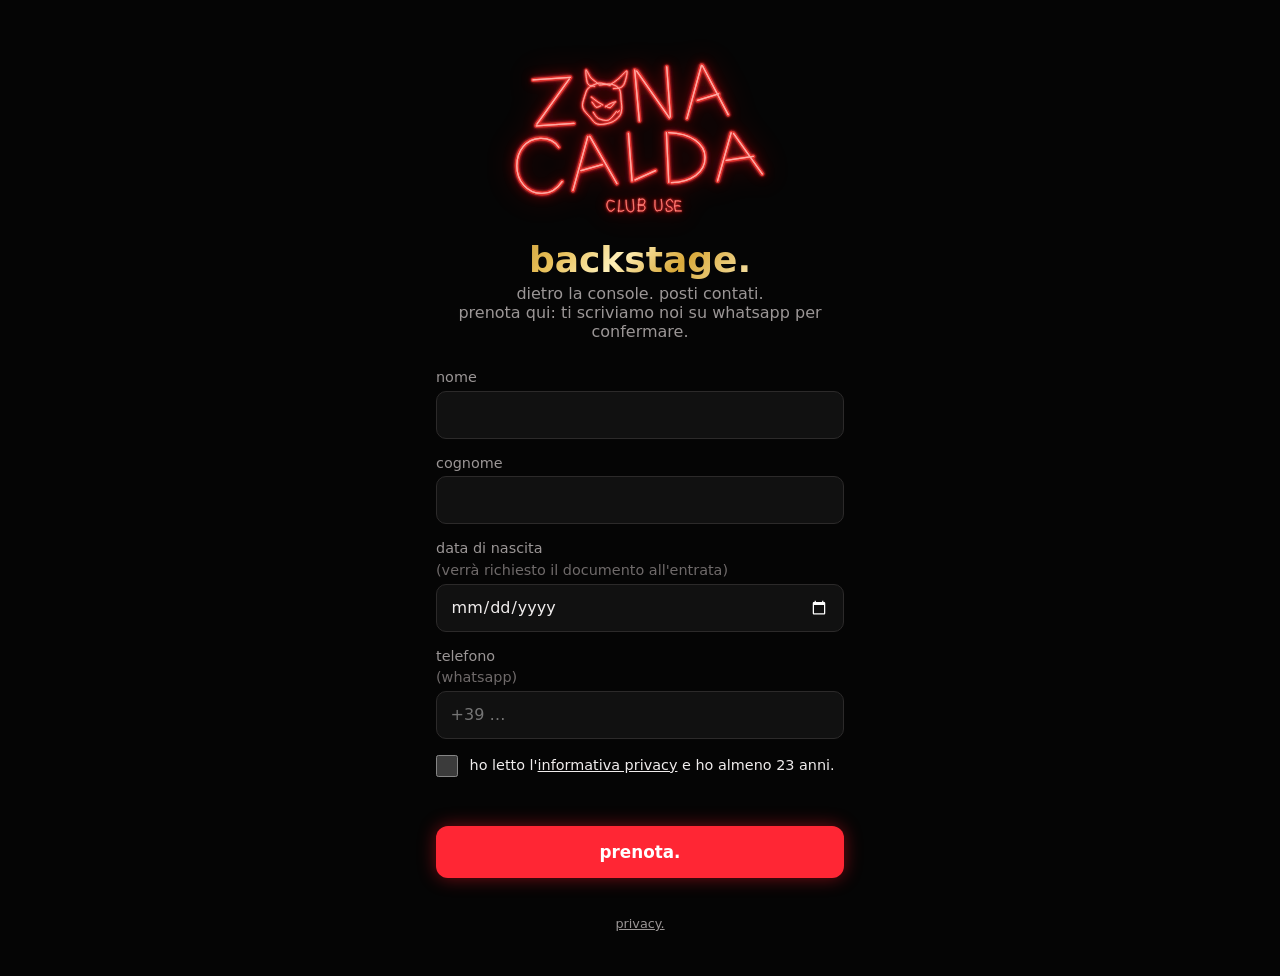
==== backstage/index.html @ caf7b350 ""Nessuna connessione": il sito riprova da solo quando Google risponde con un errore o il foglio è oc" ====
<!doctype html>
<html lang="it">
<head>
<meta charset="utf-8">
<meta name="viewport" content="width=device-width, initial-scale=1, viewport-fit=cover">
<title>Zonacalda — backstage</title>
<meta name="referrer" content="no-referrer">
<meta name="theme-color" content="#050505">
<meta name="color-scheme" content="dark">
<link rel="icon" href="../assets/zonacalda-diavolo-linee.svg" type="image/svg+xml">
<link rel="apple-touch-icon" href="../assets/apple-touch-icon.png">
<meta property="og:title" content="Zonacalda — backstage">
<meta property="og:description" content="dietro la console. posti contati. 😈">
<meta property="og:image" content="https://zonacaldaclubuse.it/assets/og-zonacalda-2.png">
<link rel="stylesheet" href="../style.css?v=20261109">
<link rel="stylesheet" href="../pagine.css?v=20261109">
<style>
  .testa-2righe { padding-top: calc(.75rem + env(safe-area-inset-top)); }
  .testa-2righe a { width: min(78vw, 360px); margin: 0 auto -2.2rem; }
  .pass { text-align: center; }
  .oro { background: linear-gradient(135deg,#a9781c,#e6bd55 30%,#fff0b8 45%,#d9a93a 60%,#fff3c8 85%); -webkit-background-clip: text; background-clip: text; color: transparent; }
  .pass .etichetta { display: inline-block; color: #1a1206; background: linear-gradient(135deg,#c99a2e,#fff0b8 40%,#d9a93a 70%,#e6bd55); border-radius: 999px; padding: .2rem .9rem; font-weight: 700;
                     letter-spacing: .12em; font-size: .85rem; box-shadow: 0 0 16px rgba(240, 190, 80, .5); }
  .pass h2 { font-size: 1.6rem; margin: .75rem 0 0; text-transform: none; }
  .qr { background: #fff; padding: 14px; border-radius: 14px; width: min(78vw, 280px); margin: 1.25rem auto .75rem;
        box-shadow: 0 0 0 3px #d9a93a, 0 0 28px rgba(240, 190, 80, .5); }
  .qr svg { display: block; width: 100%; height: auto; }
  .regole { color: var(--tenue); font-size: .9rem; line-height: 1.5; margin: 1rem 0 0; }
  .foto-pass { display: block; width: min(88vw, 380px); height: auto; margin: 1.25rem auto .5rem; border-radius: 14px;
               box-shadow: 0 0 0 1px #2a2626, 0 10px 40px rgba(0, 0, 0, .6); -webkit-touch-callout: default; }
  .tieni { color: var(--tenue); font-size: .85rem; text-align: center; margin: 0 0 1rem; }
</style>
<script src="../js/api.js?v=20261114" defer></script>
<script src="../vendor/qrcode.js" defer></script>
<script src="../js/pass.js?v=20261112" defer></script>
<script src="backstage.js?v=20261112" defer></script>
<script>if (!/^(localhost|127\.)/.test(location.hostname)) addEventListener('load', function () { var r = (document.referrer || '').split(/[?#]/)[0]; new Image().src = 'https://zonacalda.goatcounter.com/count?p=' + encodeURIComponent(location.pathname) + '&r=' + encodeURIComponent(r) + '&s=' + screen.width + '&rnd=' + Math.random(); });</script>
</head>
<body>
<header class="testa testa-2righe"><a href="../"><img src="../assets/zonacalda-logo-2righe-sito.svg" width="1090" height="770" alt="ZONA CALDA, club use: insegna neon rossa"></a></header>

<main class="pagina">
  <section id="s-modulo">
    <h1 class="oro">backstage.</h1>
    <p class="sotto">dietro la console. posti contati.<br>prenota qui: ti scriviamo noi su whatsapp per confermare.</p>

    <form id="modulo" novalidate>
      <label>nome
        <input type="text" name="nome" autocomplete="given-name" autocapitalize="words" maxlength="60" required>
      </label>
      <label>cognome
        <input type="text" name="cognome" autocomplete="family-name" autocapitalize="words" maxlength="60" required>
      </label>
      <label>data di nascita <span class="facoltativo">(verrà richiesto il documento all'entrata)</span>
        <input type="date" name="nascita" autocomplete="bday" min="1926-01-01" max="2010-12-31" required>
      </label>
      <label>telefono <span class="facoltativo">(whatsapp)</span>
        <input type="tel" name="telefono" autocomplete="tel" inputmode="tel" placeholder="+39 …" maxlength="20" required>
      </label>
      <div class="trappola" aria-hidden="true">
        <label>sito <input type="text" name="sito" tabindex="-1" autocomplete="off"></label>
      </div>
      <label class="spunta"><input type="checkbox" name="informativa" required>
        <span>ho letto l'<a href="../privacy/" target="_blank" rel="noopener">informativa privacy</a> e ho almeno 23 anni.</span>
      </label>
      <p class="errore" id="errore" role="alert"></p>
      <button class="bottone" type="submit" id="invia">prenota.</button>
    </form>
  </section>

  <section class="pass" id="s-pass" hidden aria-live="polite">
    <img class="foto-pass" id="foto" alt="il tuo pass backstage con il QR" hidden>
    <div id="semplice">
      <span class="etichetta">BACKSTAGE</span>
      <h2 id="chi"></h2>
      <div class="qr" id="qr" role="img" aria-label="codice QR del pass backstage"></div>
    </div>
    <p class="tieni" id="tieni" hidden>tieni premuto sulla foto per salvarla.</p>
    <button class="bottone" id="salva" hidden>salva il pass.</button>
    <button class="bottone secondario" id="copia" hidden style="margin-top:.6rem">copia foto.</button>
    <p class="regole">mostralo all'ingresso. vale solo per te.</p>
  </section>

  <div class="esito" id="esito" hidden aria-live="polite">
    <p class="grande" id="esito-titolo"></p>
    <p id="esito-testo"></p>
  </div>

  <p class="nota"><a href="../privacy/">privacy.</a></p>
</main>
</body>
</html>
---- style.css ----
:root {
  --nero: #050505;
  --testo: #f0eded;
  --tenue: #9b9696;   /* contrasto 6.9:1 su --nero */
  --rosso: #ff2634;
}

*, *::before, *::after { box-sizing: border-box; }

html {
  background: var(--nero);
  color: var(--testo);
  -webkit-text-size-adjust: 100%;
  text-size-adjust: 100%;
  -webkit-tap-highlight-color: transparent;
}

body {
  margin: 0;
  min-height: 100vh;
  min-height: 100svh;
  display: flex;
  flex-direction: column;
  font-family: ui-sans-serif, system-ui, -apple-system, "Segoe UI", Roboto, "Helvetica Neue", Arial, sans-serif;
  -webkit-font-smoothing: antialiased;
  /* l'alone del logo sborda dai lati: senza questo il telefono rimpicciolisce la pagina */
  overflow-x: hidden;
  overflow-x: clip;
}

main {
  flex: 1;
  display: flex;
  flex-direction: column;
  align-items: center;
  gap: .9rem;
  padding: calc(clamp(2rem, 12svh, 7rem) + env(safe-area-inset-top)) max(16px, env(safe-area-inset-right)) 0 max(16px, env(safe-area-inset-left));
  text-align: center;
}

/* ---------- logo neon ---------- */
.insegna { margin: 0 0 1rem; width: 100%; display: flex; justify-content: center; }
.logo {
  display: block;
  width: min(100vw, 800px, 120svh);   /* a tutta larghezza sul telefono */
  height: auto;
  margin-inline: calc((min(100vw, 800px, 120svh) - 100%) / -2);
  overflow: visible;
}
.tube.ly .k-s { stroke-width: 8.85; }   /* 7.7 × 1.15 */
.tube.ly .k-v { stroke-width: 20.24; }  /* 4.4 × 1.15, in scala .25 */
.tube.ly .k-u { stroke-width: 13.23; }  /* 2.9 × 1.15, in scala .25 */
.core.ly .k-s { stroke-width: 3.23; }   /* 7.7 × .42 */
.core.ly .k-v { stroke-width: 7.39; }
.core.ly .k-u { stroke-width: 4.87; }

.accendi .logo .g, .accendi .codice .g { opacity: 0; }
.accendi .logo .g-o { stroke-dasharray: 1; stroke-dashoffset: 1; }

/* ---------- testi ---------- */
.frase {
  margin: 0;
  font-size: clamp(1.75rem, 7vw, 2.75rem);
  font-weight: 600;
  letter-spacing: -.01em;
}
.quando {
  margin: 0;
  color: var(--tenue);
  font-size: 1rem;
  font-variant-numeric: tabular-nums;
  display: flex;
  flex-direction: column;
  gap: .25rem;
}

.sala { margin: 1.5rem 0 0; width: min(100%, 720px); }
.sala img { display: block; width: 100%; height: auto; filter: grayscale(1) contrast(1.05) brightness(.8); }

.ig {
  margin-top: 1.25rem;
  color: var(--testo);
  font-size: 1.05rem;
  text-decoration: none;
  border-bottom: 1px solid currentColor;
  min-height: 44px;          /* area di tocco comoda col pollice */
  display: inline-flex;
  align-items: flex-end;
  padding: 0 .5rem .15rem;
}
.ig:hover, .ig:focus-visible { color: var(--rosso); }
.luogo { color: var(--testo); text-decoration: none; border-bottom: 1px solid #4a4545; padding: .35rem 0 .1rem; }
.luogo:hover, .luogo:focus-visible { color: var(--rosso); border-color: currentColor; }
:focus-visible { outline: 2px solid var(--rosso); outline-offset: 4px; }

footer {
  padding: 1rem 16px calc(1rem + env(safe-area-inset-bottom));
  text-align: center;
  color: var(--tenue);
  font-size: .85rem;
}
/* 00053 a metà tra instagram e 23+ */
.firma {
  flex: 1;
  display: flex;
  align-items: center;
  min-height: 4.5rem;
  margin: 0;
}
.codice {
  --w: min(24vw, 135px);        /* su telefono: stessa scala delle lettere del logo */
  display: block;
  width: var(--w);
  height: auto;
  margin-block: calc(var(--w) * -.14);   /* l'alone non occupa spazio */
  overflow: visible;
  transform: rotate(-5deg);
}
.sr-only {
  position: absolute; width: 1px; height: 1px; padding: 0; margin: -1px;
  overflow: hidden; clip: rect(0 0 0 0); white-space: nowrap; border: 0;
}

/* telefono in orizzontale: logo più contenuto, il resto scorre con calma */
@media (orientation: landscape) and (max-height: 520px) {
  main { padding-top: max(1.25rem, env(safe-area-inset-top)); gap: .6rem; }
  .logo { width: min(100vw, 120svh); margin-block: -4svh; margin-inline: calc((min(100vw, 120svh) - 100%) / -2); }
  .codice { --w: min(36vw, 220px); }
  .firma { min-height: 7rem; }
}

/* ---------- home: logo nuovo, invito, luogo ---------- */
.insegna2 { margin: 0 0 .25rem; width: 100%; display: flex; justify-content: center; }
.insegna2 img { display: block; width: min(77vw, 437px); height: auto; margin: calc(min(77vw, 437px) * -.06) 0 calc(min(77vw, 437px) * -.1); }
@media (prefers-reduced-motion: no-preference) {
  .insegna2 img { animation: sfarfalla 1.6s steps(1, end) .2s both; }
}
@keyframes sfarfalla {
  0% { opacity: 0; } 8% { opacity: .7; } 12% { opacity: .1; } 20% { opacity: .9; } 26% { opacity: .2; }
  34% { opacity: 1; } 40% { opacity: .4; } 48%, 100% { opacity: 1; }
}
.frase { font-size: clamp(1.35rem, 5.6vw, 2.1rem); }
.invito {
  display: inline-flex; align-items: center; justify-content: center; min-height: 54px; padding: .8rem 1.8rem; margin-top: .6rem;
  font-weight: 700; font-size: 1.1rem; color: #fff; background: var(--rosso); border-radius: 12px; text-decoration: none;
  box-shadow: 0 0 22px rgba(255, 20, 36, .5);
}
.invito:hover, .invito:focus-visible { background: #ff4651; }
.dove { display: block; color: var(--testo); text-decoration: none; font-size: .48rem; line-height: 1.5; margin-bottom: .6rem; }
.dove:hover, .dove:focus-visible { color: var(--rosso); }
.tel { display: inline-block; color: var(--tenue); text-decoration: none; font-size: .8rem; line-height: 1.4; margin-bottom: .8rem; }
.tel span { color: var(--testo); font-size: 1rem; letter-spacing: .06em; }
.tel:hover span, .tel:focus-visible span { color: var(--rosso); }
footer p { margin: 0; }

.ig-piede { display: inline-block; min-height: 0; margin: 0 0 .9rem; padding: .3rem 0 .1rem; font-size: .95rem; }
.frase { line-height: 1.2; }
---- pagine.css ----
/* stile comune delle pagine interne (lista, invito, porta, privacy) */
.testa { display: flex; justify-content: center; padding: calc(.5rem + env(safe-area-inset-top)) 0 0; }
.testa a { display: block; width: min(100vw, 520px); margin-inline: calc((min(100vw, 520px) - 100%) / -2); }
.testa img { display: block; width: 100%; height: auto; }

.pagina { max-width: 440px; width: 100%; margin: 0 auto; padding: 0 max(16px, env(safe-area-inset-left)) 2rem; text-align: left; }
.pagina h1 { font-size: clamp(1.75rem, 7vw, 2.25rem); margin: .5rem 0 .25rem; text-align: center; }
.sotto { color: var(--tenue); text-align: center; margin: 0 0 1.75rem; }

form { display: grid; gap: 1rem; }
label { display: grid; gap: .35rem; font-size: .9rem; color: var(--tenue); }
input[type=text], input[type=email], input[type=tel], input[type=date], input[type=password], input[type=search] {
  width: 100%; min-height: 48px; padding: .7rem .85rem;
  font: inherit; font-size: 16px;                      /* 16px: iPhone non fa lo zoom */
  color: var(--testo); background: #111; border: 1px solid #2c2a2a; border-radius: 10px;
  -webkit-appearance: none; appearance: none; color-scheme: dark;
}
input:focus { outline: none; border-color: var(--rosso); box-shadow: 0 0 0 3px rgba(255, 38, 52, .25); }
input[aria-invalid=true] { border-color: var(--rosso); }
.facoltativo { color: #6f6a6a; }
.spunta { display: grid; grid-template-columns: 24px 1fr; gap: .6rem; align-items: start; color: var(--testo); font-size: .9rem; line-height: 1.4; }
.spunta input { width: 22px; height: 22px; margin: 0; accent-color: var(--rosso); }
.spunta a { color: var(--testo); }
.trappola { position: absolute; left: -9999px; width: 1px; height: 1px; overflow: hidden; }

.bottone {
  display: inline-flex; align-items: center; justify-content: center; gap: .5rem;
  min-height: 52px; width: 100%; padding: .8rem 1rem;
  font: inherit; font-weight: 600; font-size: 1.05rem;
  color: #fff; background: var(--rosso); border: 0; border-radius: 12px; cursor: pointer;
  box-shadow: 0 0 18px rgba(255, 20, 36, .45);
  text-decoration: none;
}
.bottone:disabled { opacity: .55; cursor: wait; }
.bottone.secondario { background: transparent; color: var(--testo); border: 1px solid #3a3737; box-shadow: none; }
.errore { color: #ff6b75; font-size: .9rem; min-height: 1.2em; margin: 0; }

.esito { text-align: center; padding: 2rem 0 1rem; }
.esito p.grande { font-size: clamp(1.5rem, 6vw, 2rem); font-weight: 600; margin: 0 0 .5rem; color: var(--testo); }
.esito p { color: var(--tenue); margin: .25rem 0; }
.nota { color: var(--tenue); font-size: .8rem; text-align: center; margin-top: 1.5rem; }
.nota a { color: var(--tenue); }
[hidden] { display: none !important; }
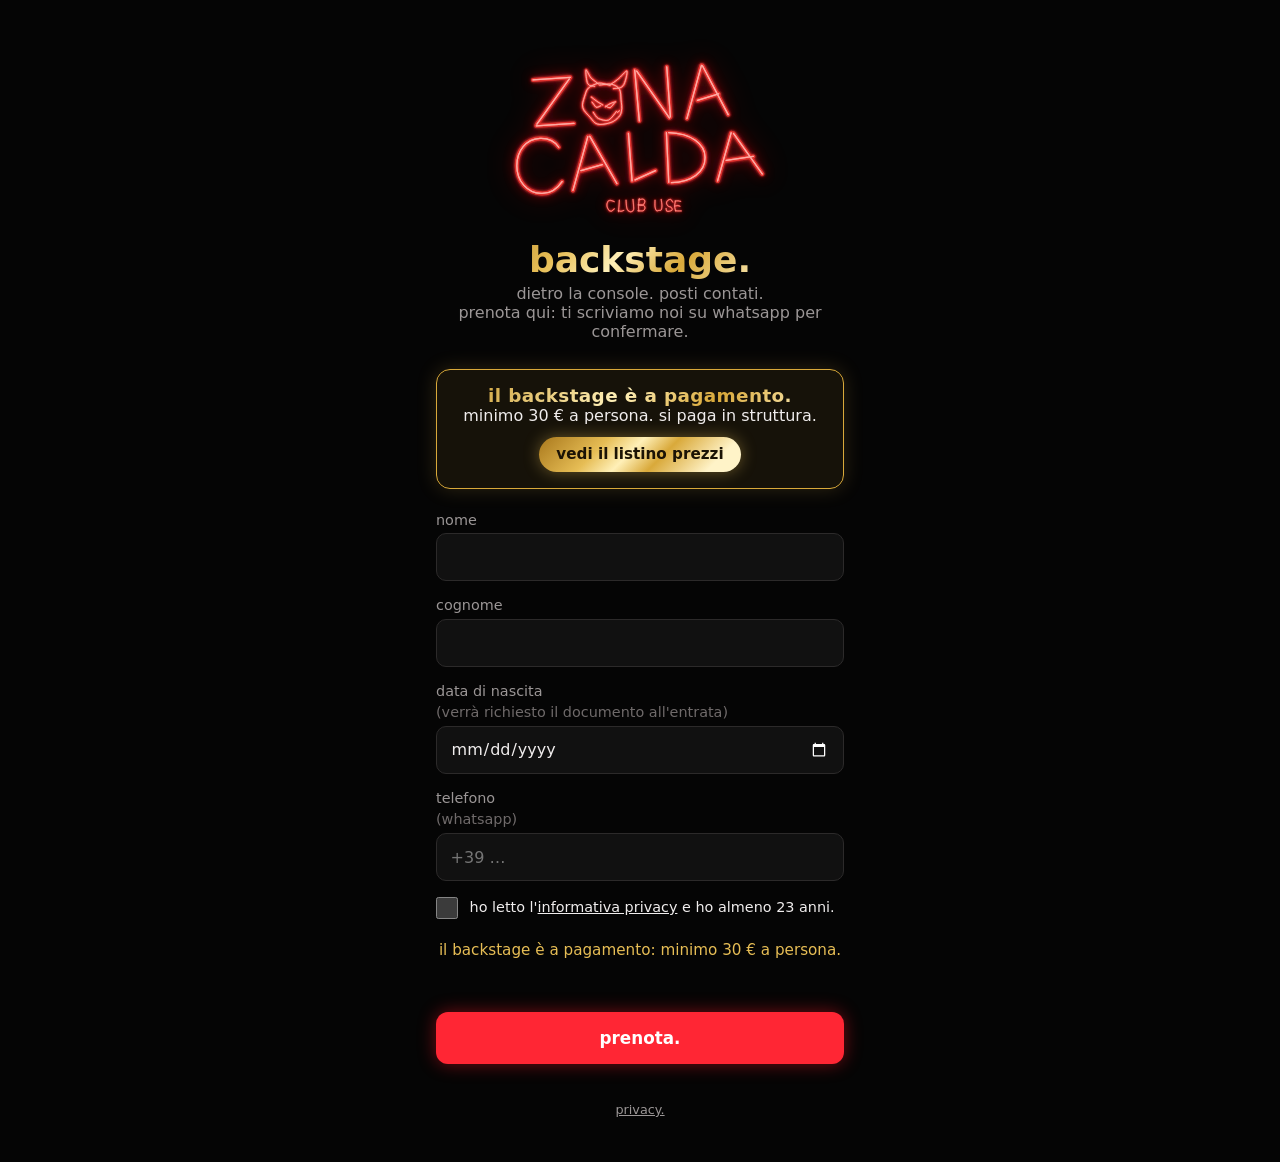
==== commit 8f0c7b9d: "Backstage: a pagamento (minimo 30 € a persona), pulsante per il listino prezzi, avviso nel modulo e " ====
--- a/backstage/index.html
+++ b/backstage/index.html
@@ -29,11 +29,23 @@
   .foto-pass { display: block; width: min(88vw, 380px); height: auto; margin: 1.25rem auto .5rem; border-radius: 14px;
                box-shadow: 0 0 0 1px #2a2626, 0 10px 40px rgba(0, 0, 0, .6); -webkit-touch-callout: default; }
   .tieni { color: var(--tenue); font-size: .85rem; text-align: center; margin: 0 0 1rem; }
+  .paga { margin: 1.1rem auto 1.4rem; padding: .9rem 1rem 1rem; max-width: 26rem; text-align: center; border: 1px solid #d9a93a; border-radius: 14px;
+          background: rgba(217, 169, 58, .08); box-shadow: 0 0 20px rgba(240, 190, 80, .18); }
+  .paga p { margin: 0; }
+  .paga-t { font-weight: 700; font-size: 1.15rem; letter-spacing: .02em; background: linear-gradient(135deg,#c99a2e,#fff0b8 45%,#d9a93a 70%,#fff3c8); -webkit-background-clip: text; background-clip: text; color: transparent; }
+  .paga-p { color: var(--testo); font-size: 1rem; margin-top: .25rem; }
+  .listino { display: inline-block; margin-top: .75rem; padding: .55rem 1.1rem; border-radius: 999px; font-weight: 600; font-size: .95rem; text-decoration: none; color: #1b1305;
+             background: linear-gradient(135deg,#a9781c,#e6bd55 30%,#fff0b8 45%,#d9a93a 60%,#fff3c8 85%); box-shadow: 0 0 16px rgba(230, 189, 85, .4); }
+  .avviso-paga { margin: .4rem 0 .2rem; text-align: center; color: #e6bd55; font-size: .95rem; }
+  dialog#listino { padding: 0; border: 0; background: #050505; color: #fff; width: min(96vw, 560px); max-height: 94vh; border-radius: 14px; overflow: auto; }
+  dialog#listino::backdrop { background: rgba(0, 0, 0, .85); }
+  dialog#listino img { display: block; width: 100%; height: auto; }
+  dialog#listino .chiudi { position: sticky; top: 0; float: right; margin: .5rem; padding: .45rem .9rem; border: 1px solid #5a4a22; border-radius: 999px; background: rgba(5, 5, 5, .9); color: #fff; font-size: .9rem; cursor: pointer; z-index: 2; }
 </style>
-<script src="../js/api.js?v=20261114" defer></script>
+<script src="../js/api.js?v=20261115" defer></script>
 <script src="../vendor/qrcode.js" defer></script>
-<script src="../js/pass.js?v=20261112" defer></script>
-<script src="backstage.js?v=20261112" defer></script>
+<script src="../js/pass.js?v=20261118" defer></script>
+<script src="backstage.js?v=20261124" defer></script>
 <script>if (!/^(localhost|127\.)/.test(location.hostname)) addEventListener('load', function () { var r = (document.referrer || '').split(/[?#]/)[0]; new Image().src = 'https://zonacalda.goatcounter.com/count?p=' + encodeURIComponent(location.pathname) + '&r=' + encodeURIComponent(r) + '&s=' + screen.width + '&rnd=' + Math.random(); });</script>
 </head>
 <body>
@@ -43,6 +55,17 @@
   <section id="s-modulo">
     <h1 class="oro">backstage.</h1>
     <p class="sotto">dietro la console. posti contati.<br>prenota qui: ti scriviamo noi su whatsapp per confermare.</p>
+
+    <div class="paga" role="note">
+      <p class="paga-t">il backstage è a pagamento.</p>
+      <p class="paga-p">minimo 30 € a persona. si paga in struttura.</p>
+      <a class="listino" id="listino-apri" href="../assets/listino-bottiglie.jpg" target="_blank" rel="noopener">vedi il listino prezzi</a>
+    </div>
+
+    <dialog id="listino" aria-label="listino bottiglie">
+      <form method="dialog"><button class="chiudi" aria-label="chiudi">chiudi ✕</button></form>
+      <img src="../assets/listino-bottiglie.jpg" alt="listino bottiglie: distillati e bollicine, con i prezzi" loading="lazy">
+    </dialog>
 
     <form id="modulo" novalidate>
       <label>nome
@@ -63,6 +86,7 @@
       <label class="spunta"><input type="checkbox" name="informativa" required>
         <span>ho letto l'<a href="../privacy/" target="_blank" rel="noopener">informativa privacy</a> e ho almeno 23 anni.</span>
       </label>
+      <p class="avviso-paga">il backstage è a pagamento: minimo 30 € a persona.</p>
       <p class="errore" id="errore" role="alert"></p>
       <button class="bottone" type="submit" id="invia">prenota.</button>
     </form>
--- a/style.css
+++ b/style.css
@@ -131,7 +131,7 @@
 
 /* ---------- home: logo nuovo, invito, luogo ---------- */
 .insegna2 { margin: 0 0 .25rem; width: 100%; display: flex; justify-content: center; }
-.insegna2 img { display: block; width: min(77vw, 437px); height: auto; margin: calc(min(77vw, 437px) * -.06) 0 calc(min(77vw, 437px) * -.1); }
+.insegna2 img { display: block; width: min(77vw, 437px); height: auto; margin: calc(min(77vw, 437px) * -.06) 0 calc(min(77vw, 437px) * -.1); position: relative; left: calc(min(77vw, 437px) * .012); }   /* il disegno pesa un po' a sinistra: lo sposto di un soffio per centrarlo all'occhio */
 @media (prefers-reduced-motion: no-preference) {
   .insegna2 img { animation: sfarfalla 1.6s steps(1, end) .2s both; }
 }
@@ -155,3 +155,27 @@
 
 .ig-piede { display: inline-block; min-height: 0; margin: 0 0 .9rem; padding: .3rem 0 .1rem; font-size: .95rem; }
 .frase { line-height: 1.2; }
+
+/* ---------- prossima serata: data segreta ---------- */
+.prossima { font-size: 1.15rem; color: var(--testo); }
+.prossima .indizio { color: var(--tenue); font-size: .9rem; font-style: italic; }
+.segreto { font-weight: 700; color: var(--rosso); letter-spacing: .08em; text-shadow: 0 0 10px rgba(255, 20, 36, .8), 0 0 24px rgba(255, 20, 36, .45); }
+@media (prefers-reduced-motion: no-preference) {
+  .segreto { animation: segreto 4.2s steps(1, end) infinite; }
+}
+@keyframes segreto {
+  0%, 62% { opacity: 1; } 64% { opacity: .15; } 66% { opacity: .9; } 68% { opacity: .05; } 72%, 100% { opacity: 1; }
+}
+.invito.spento { background: transparent; color: var(--testo); border: 1px solid var(--rosso); box-shadow: 0 0 14px rgba(255, 20, 36, .25); font-weight: 600; }
+.invito.spento:hover, .invito.spento:focus-visible { background: rgba(255, 20, 36, .12); }
+
+/* ---------- font Orbitron extra-bold (Google Fonts, licenza OFL): solo il nome dello special guest ---------- */
+@font-face { font-family: 'Orbitron'; src: url(assets/font/orbitron-800.woff2) format('woff2'); font-weight: 800; font-display: swap; }
+.ospite { margin: .1rem 0 1.5rem; color: var(--tenue); font-size: .85rem; letter-spacing: .14em; text-transform: uppercase; }
+.ospite b { display: block; margin-top: .35rem; font-family: 'Orbitron', 'Inter', sans-serif; font-weight: 800; font-size: 1.5rem; letter-spacing: .1em; color: #fff; text-shadow: 0 0 8px rgba(255, 255, 255, .3), 0 0 22px rgba(255, 20, 36, .5); }
+
+/* ---------- pulsanti: invito (rosso) e backstage (oro) ---------- */
+.azioni { display: flex; flex-direction: column; align-items: stretch; width: fit-content; max-width: 92vw; margin: 0 auto; gap: .8rem; }
+.azioni .invito { margin-top: 0; white-space: nowrap; }
+.invito.oro { color: #1b1305; background: linear-gradient(135deg, #a9781c, #e6bd55 30%, #fff0b8 45%, #d9a93a 60%, #fff3c8 85%); box-shadow: 0 0 22px rgba(230, 189, 85, .45); }
+.invito.oro:hover, .invito.oro:focus-visible { background: linear-gradient(135deg, #b8862a, #f0c96a 30%, #fff6cf 45%, #e6b94a 60%, #fff8dc 85%); }
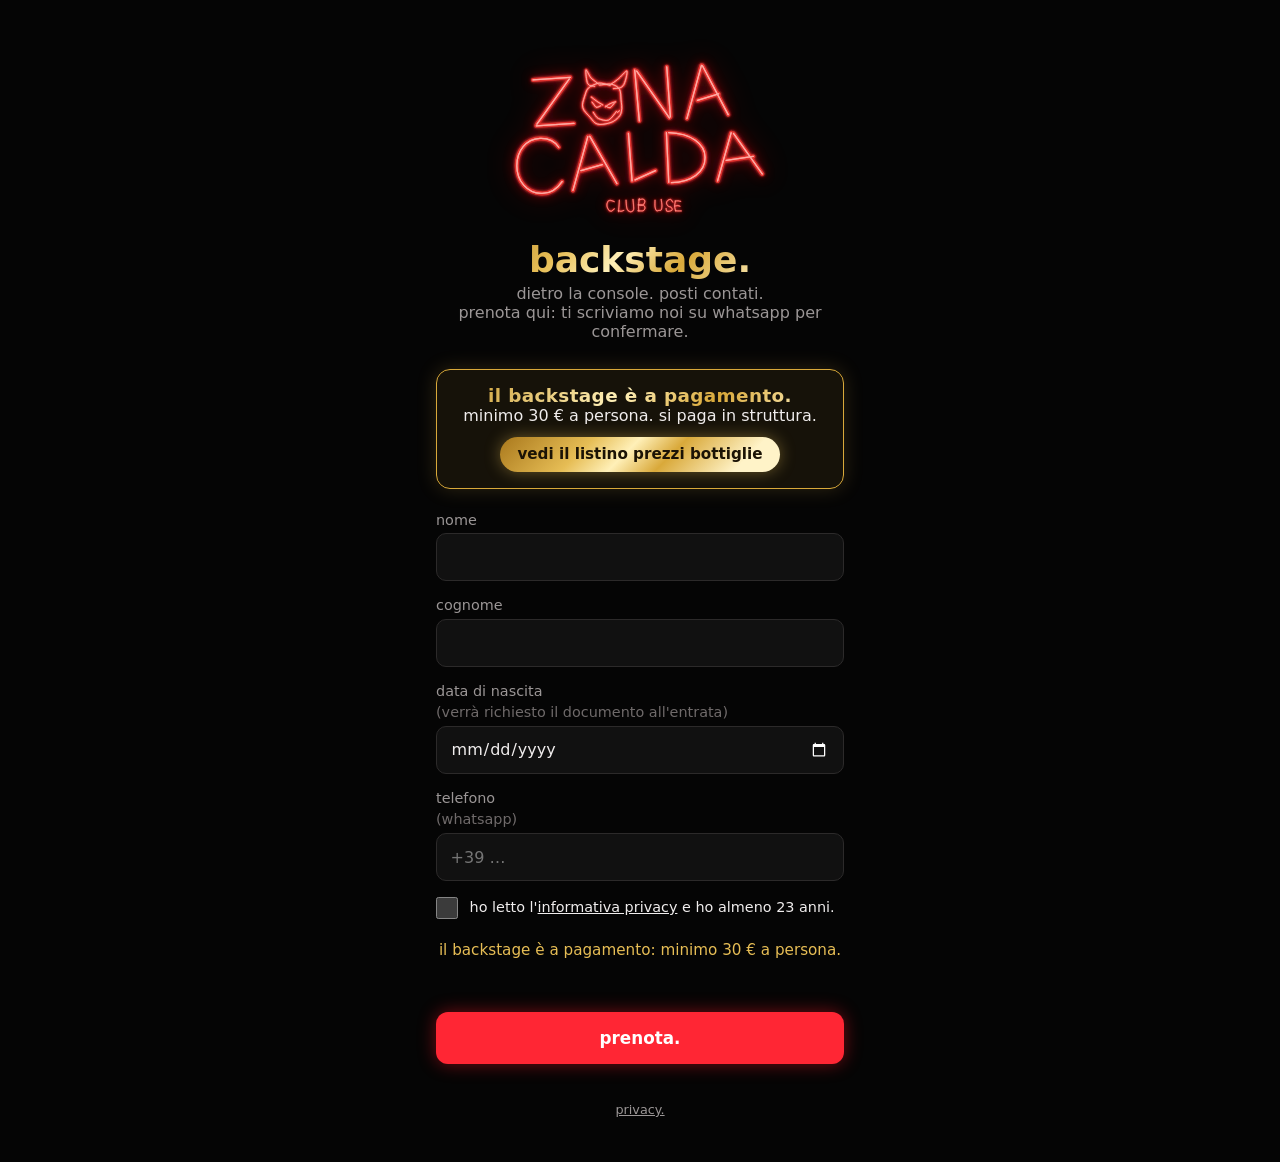
==== commit 6c0d6237: "Backstage: pulsante 'vedi il listino prezzi bottiglie' Co-Authored-By: Claude Sonnet 5.5 <noreply@an" ====
--- a/backstage/index.html
+++ b/backstage/index.html
@@ -45,7 +45,7 @@
 <script src="../js/api.js?v=20261115" defer></script>
 <script src="../vendor/qrcode.js" defer></script>
 <script src="../js/pass.js?v=20261118" defer></script>
-<script src="backstage.js?v=20261124" defer></script>
+<script src="backstage.js?v=20261124b" defer></script>
 <script>if (!/^(localhost|127\.)/.test(location.hostname)) addEventListener('load', function () { var r = (document.referrer || '').split(/[?#]/)[0]; new Image().src = 'https://zonacalda.goatcounter.com/count?p=' + encodeURIComponent(location.pathname) + '&r=' + encodeURIComponent(r) + '&s=' + screen.width + '&rnd=' + Math.random(); });</script>
 </head>
 <body>
@@ -59,7 +59,7 @@
     <div class="paga" role="note">
       <p class="paga-t">il backstage è a pagamento.</p>
       <p class="paga-p">minimo 30 € a persona. si paga in struttura.</p>
-      <a class="listino" id="listino-apri" href="../assets/listino-bottiglie.jpg" target="_blank" rel="noopener">vedi il listino prezzi</a>
+      <a class="listino" id="listino-apri" href="../assets/listino-bottiglie.jpg" target="_blank" rel="noopener">vedi il listino prezzi bottiglie</a>
     </div>
 
     <dialog id="listino" aria-label="listino bottiglie">
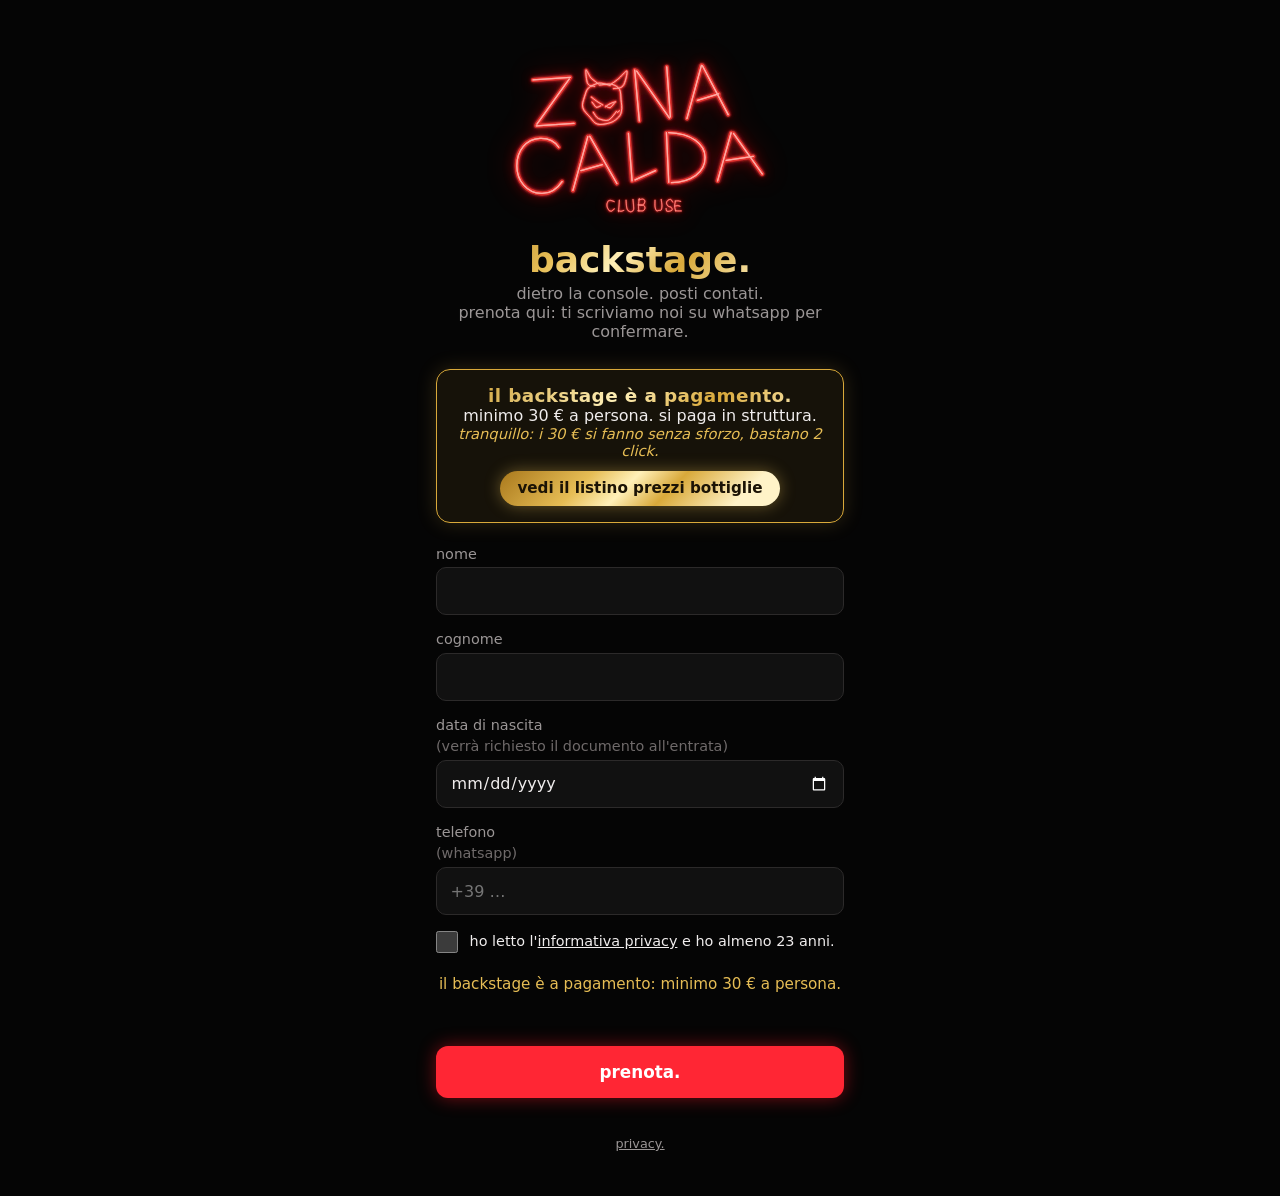
==== commit 9a53afe8: "Backstage: 'i 30 € si fanno senza sforzo, bastano 2 click' Co-Authored-By: Claude Sonnet 5.5 <norepl" ====
--- a/backstage/index.html
+++ b/backstage/index.html
@@ -34,6 +34,7 @@
   .paga p { margin: 0; }
   .paga-t { font-weight: 700; font-size: 1.15rem; letter-spacing: .02em; background: linear-gradient(135deg,#c99a2e,#fff0b8 45%,#d9a93a 70%,#fff3c8); -webkit-background-clip: text; background-clip: text; color: transparent; }
   .paga-p { color: var(--testo); font-size: 1rem; margin-top: .25rem; }
+  .paga-s { color: #e6bd55; font-size: .92rem; margin-top: .3rem; font-style: italic; }
   .listino { display: inline-block; margin-top: .75rem; padding: .55rem 1.1rem; border-radius: 999px; font-weight: 600; font-size: .95rem; text-decoration: none; color: #1b1305;
              background: linear-gradient(135deg,#a9781c,#e6bd55 30%,#fff0b8 45%,#d9a93a 60%,#fff3c8 85%); box-shadow: 0 0 16px rgba(230, 189, 85, .4); }
   .avviso-paga { margin: .4rem 0 .2rem; text-align: center; color: #e6bd55; font-size: .95rem; }
@@ -45,7 +46,7 @@
 <script src="../js/api.js?v=20261115" defer></script>
 <script src="../vendor/qrcode.js" defer></script>
 <script src="../js/pass.js?v=20261118" defer></script>
-<script src="backstage.js?v=20261124b" defer></script>
+<script src="backstage.js?v=20261124c" defer></script>
 <script>if (!/^(localhost|127\.)/.test(location.hostname)) addEventListener('load', function () { var r = (document.referrer || '').split(/[?#]/)[0]; new Image().src = 'https://zonacalda.goatcounter.com/count?p=' + encodeURIComponent(location.pathname) + '&r=' + encodeURIComponent(r) + '&s=' + screen.width + '&rnd=' + Math.random(); });</script>
 </head>
 <body>
@@ -59,6 +60,7 @@
     <div class="paga" role="note">
       <p class="paga-t">il backstage è a pagamento.</p>
       <p class="paga-p">minimo 30 € a persona. si paga in struttura.</p>
+      <p class="paga-s">tranquillo: i 30 € si fanno senza sforzo, bastano 2 click.</p>
       <a class="listino" id="listino-apri" href="../assets/listino-bottiglie.jpg" target="_blank" rel="noopener">vedi il listino prezzi bottiglie</a>
     </div>
 
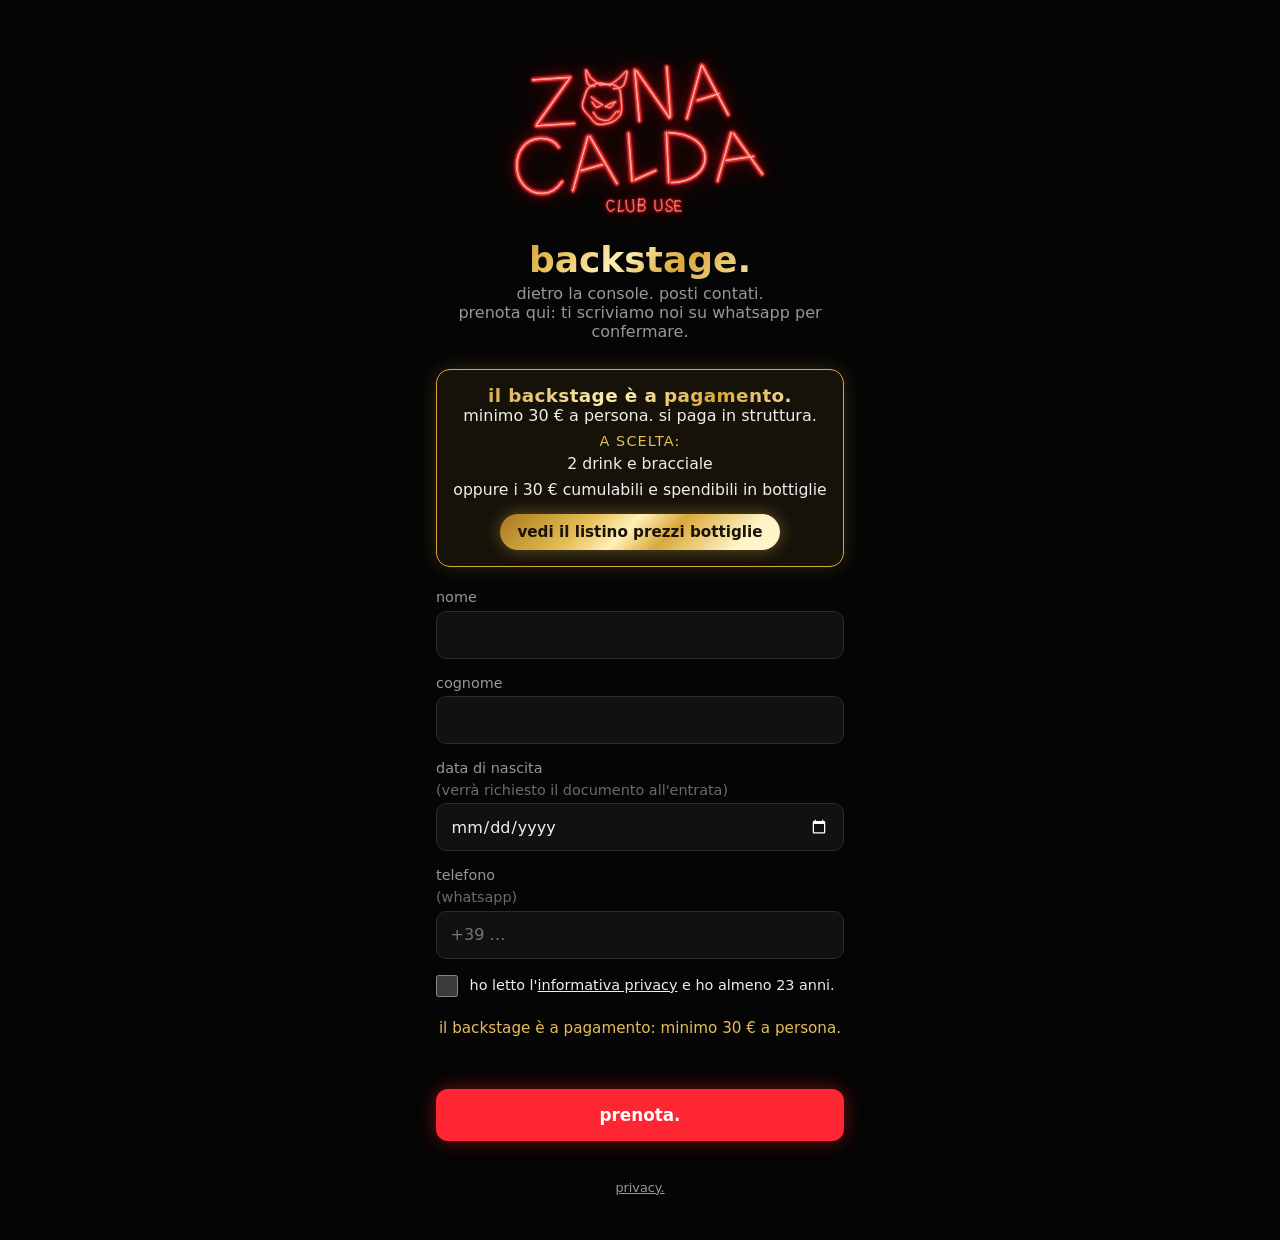
==== commit 82c41a1f: "Backstage: a scelta 2 drink e bracciale, oppure 30 € cumulabili e spendibili in bottiglie Co-Authore" ====
--- a/backstage/index.html
+++ b/backstage/index.html
@@ -34,7 +34,9 @@
   .paga p { margin: 0; }
   .paga-t { font-weight: 700; font-size: 1.15rem; letter-spacing: .02em; background: linear-gradient(135deg,#c99a2e,#fff0b8 45%,#d9a93a 70%,#fff3c8); -webkit-background-clip: text; background-clip: text; color: transparent; }
   .paga-p { color: var(--testo); font-size: 1rem; margin-top: .25rem; }
-  .paga-s { color: #e6bd55; font-size: .92rem; margin-top: .3rem; font-style: italic; }
+  .paga-a { color: #e6bd55; font-size: .9rem; margin-top: .55rem !important; letter-spacing: .08em; text-transform: uppercase; }
+  .paga-l { list-style: none; margin: .25rem 0 0; padding: 0; color: var(--testo); font-size: .98rem; line-height: 1.45; }
+  .paga-l li { margin-top: .2rem; }
   .listino { display: inline-block; margin-top: .75rem; padding: .55rem 1.1rem; border-radius: 999px; font-weight: 600; font-size: .95rem; text-decoration: none; color: #1b1305;
              background: linear-gradient(135deg,#a9781c,#e6bd55 30%,#fff0b8 45%,#d9a93a 60%,#fff3c8 85%); box-shadow: 0 0 16px rgba(230, 189, 85, .4); }
   .avviso-paga { margin: .4rem 0 .2rem; text-align: center; color: #e6bd55; font-size: .95rem; }
@@ -46,7 +48,7 @@
 <script src="../js/api.js?v=20261115" defer></script>
 <script src="../vendor/qrcode.js" defer></script>
 <script src="../js/pass.js?v=20261118" defer></script>
-<script src="backstage.js?v=20261124c" defer></script>
+<script src="backstage.js?v=20261124d" defer></script>
 <script>if (!/^(localhost|127\.)/.test(location.hostname)) addEventListener('load', function () { var r = (document.referrer || '').split(/[?#]/)[0]; new Image().src = 'https://zonacalda.goatcounter.com/count?p=' + encodeURIComponent(location.pathname) + '&r=' + encodeURIComponent(r) + '&s=' + screen.width + '&rnd=' + Math.random(); });</script>
 </head>
 <body>
@@ -60,7 +62,11 @@
     <div class="paga" role="note">
       <p class="paga-t">il backstage è a pagamento.</p>
       <p class="paga-p">minimo 30 € a persona. si paga in struttura.</p>
-      <p class="paga-s">tranquillo: i 30 € si fanno senza sforzo, bastano 2 click.</p>
+      <p class="paga-a">a scelta:</p>
+      <ul class="paga-l">
+        <li>2 drink e bracciale</li>
+        <li>oppure i 30 € cumulabili e spendibili in bottiglie</li>
+      </ul>
       <a class="listino" id="listino-apri" href="../assets/listino-bottiglie.jpg" target="_blank" rel="noopener">vedi il listino prezzi bottiglie</a>
     </div>
 
